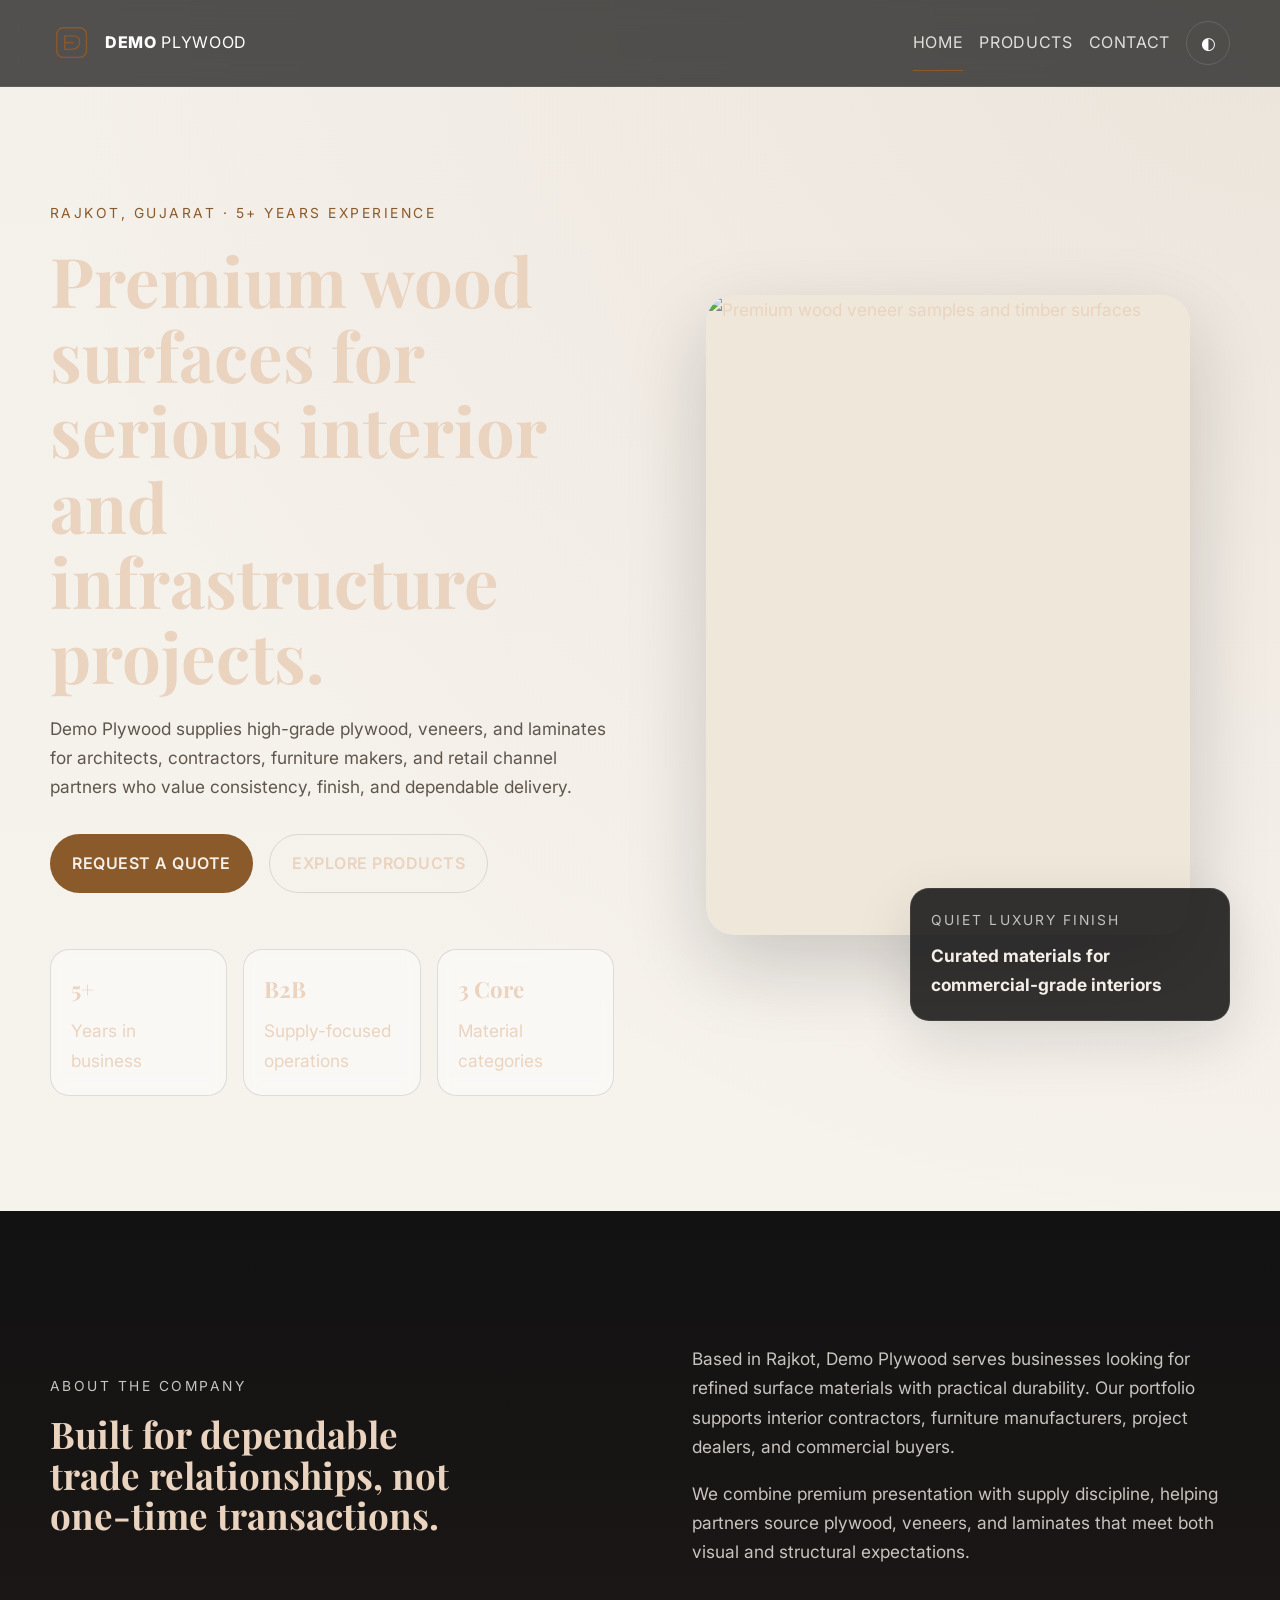
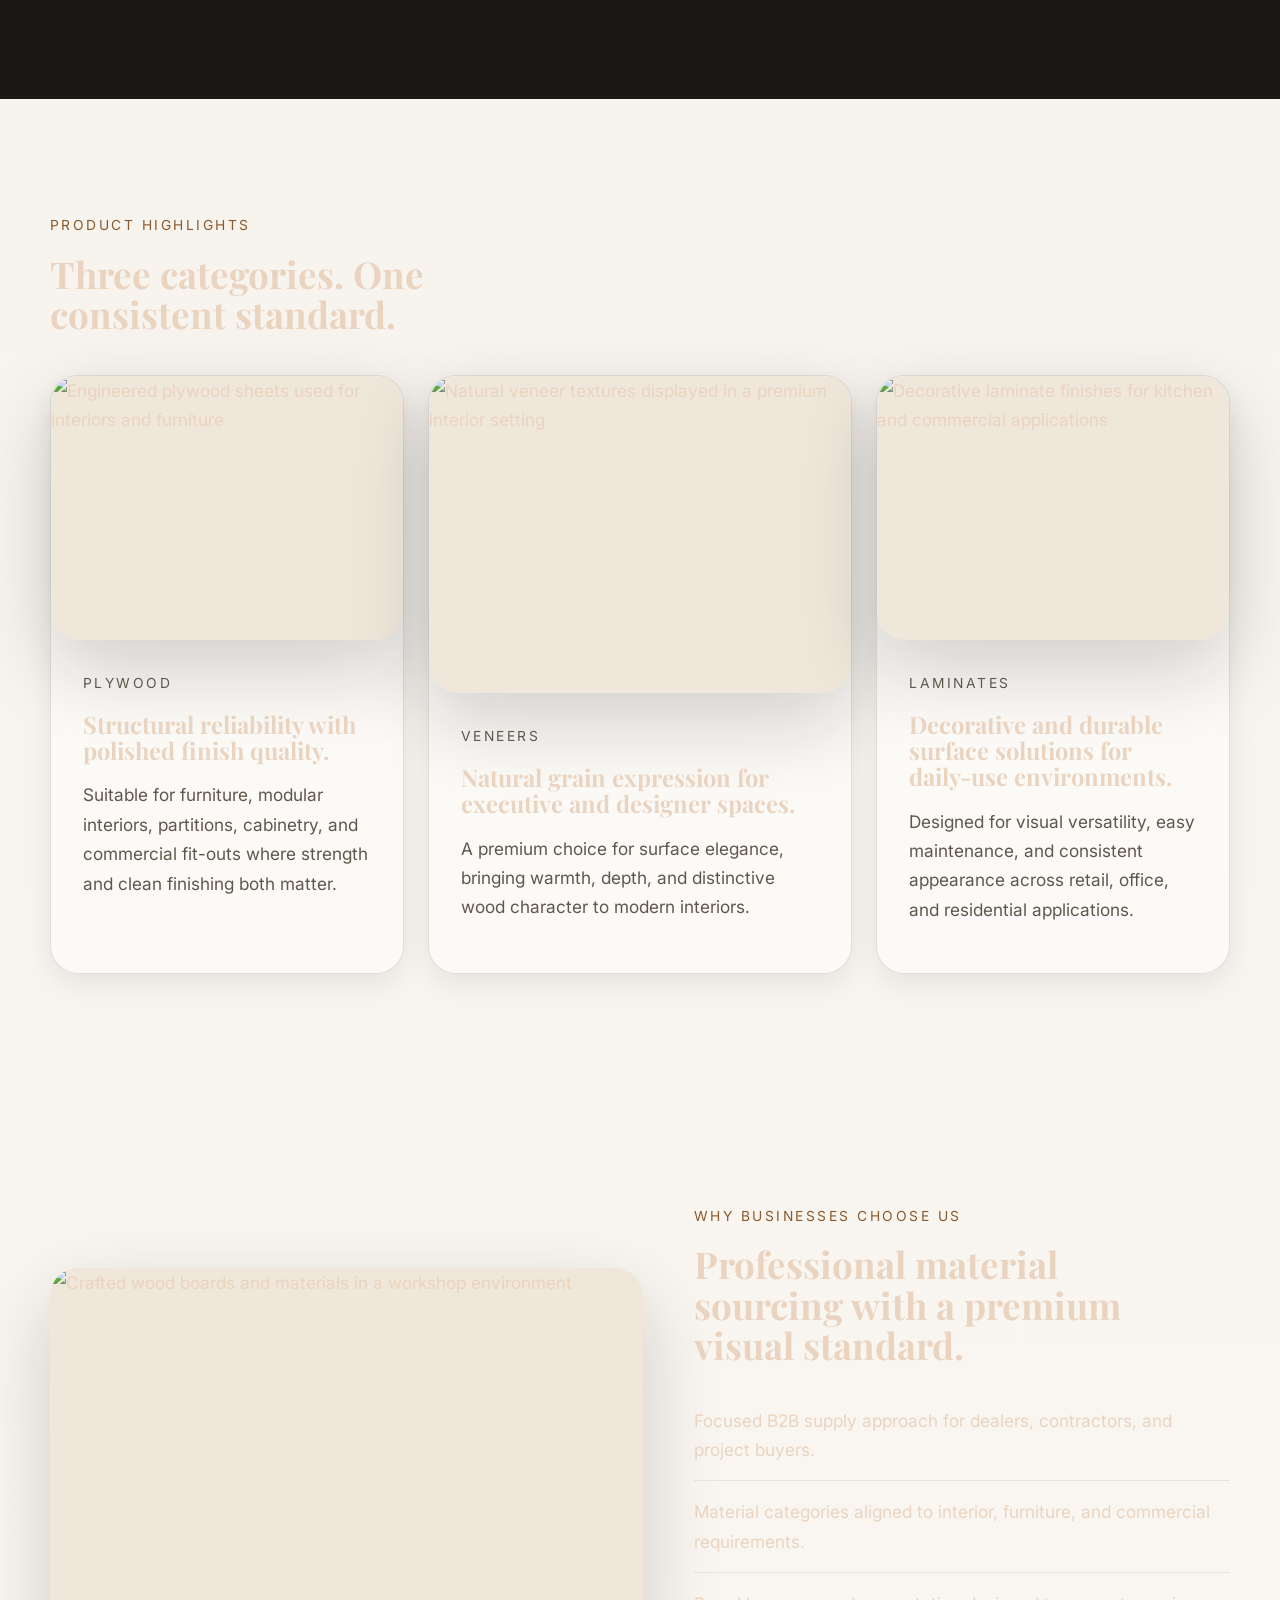
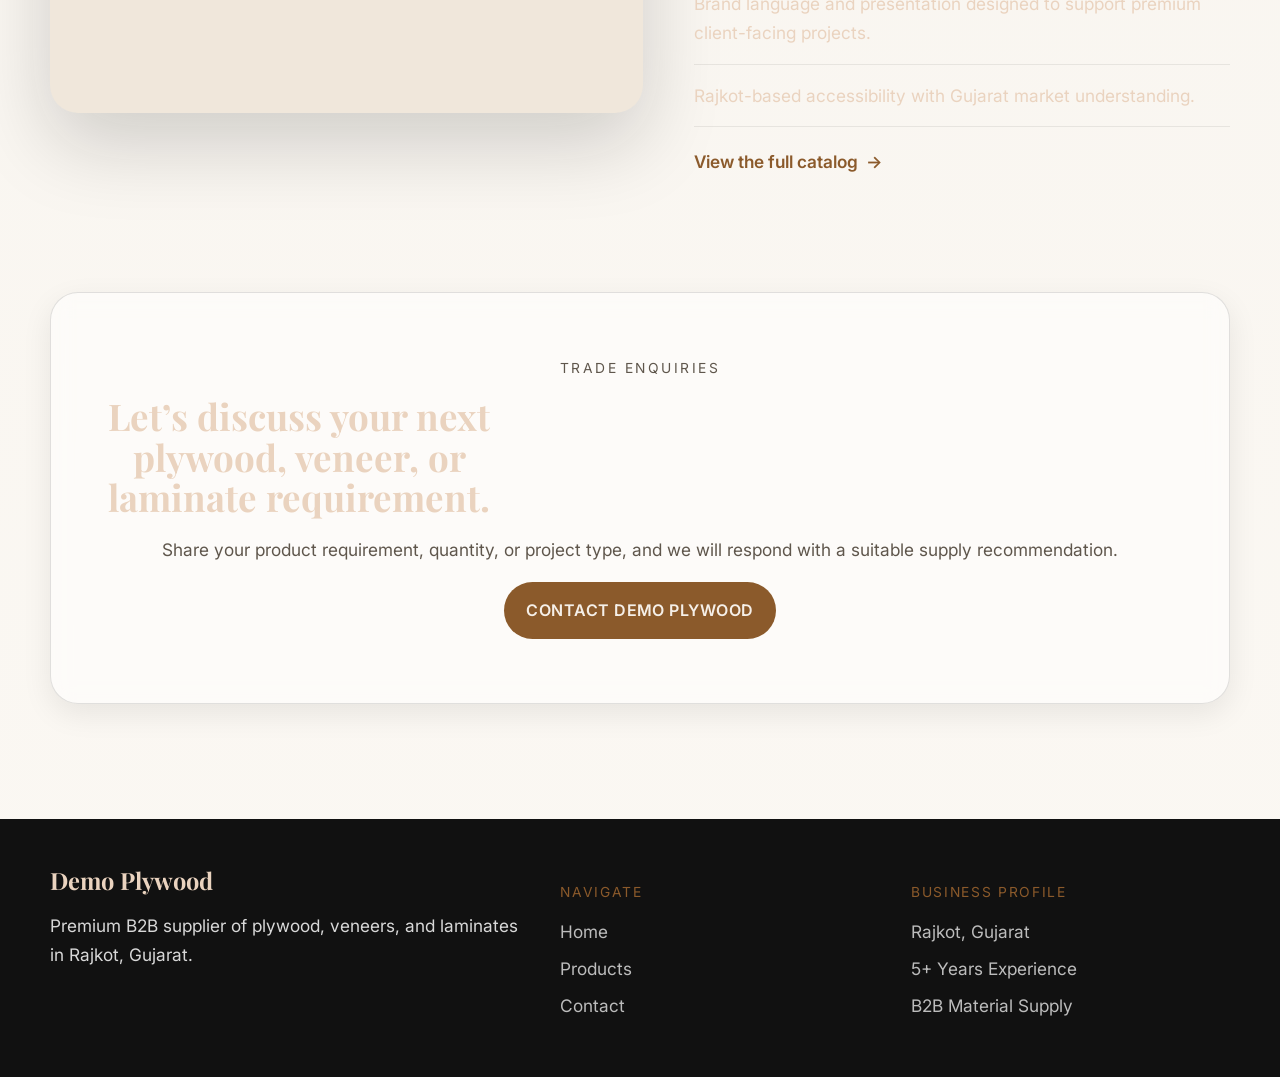
==== index.html @ 9a2b166f "Add files via upload" ====
<!DOCTYPE html>
<html lang="en">
<head>
  <meta charset="UTF-8" />
  <meta name="viewport" content="width=device-width, initial-scale=1.0" />
  <title>Demo Plywood | Premium Plywood, Veneers & Laminates in Rajkot</title>
  <meta name="description" content="Demo Plywood is a Rajkot-based B2B supplier of premium plywood, veneers, and laminates with 5+ years of industry experience." />
  <meta property="og:title" content="Demo Plywood" />
  <meta property="og:description" content="Premium B2B plywood, veneers, and laminates supplier in Rajkot, Gujarat." />
  <meta property="og:image" content="https://images.unsplash.com/photo-1513694203232-719a280e022f?auto=format&fit=crop&w=1200&q=80" />
  <meta property="og:type" content="website" />

  <link rel="preconnect" href="https://fonts.googleapis.com">
  <link rel="preconnect" href="https://fonts.gstatic.com" crossorigin>
  <link href="https://fonts.googleapis.com/css2?family=Inter:wght@300;400;500;600;700;800&family=Playfair+Display:wght@600;700;800&display=swap" rel="stylesheet">
  <link rel="stylesheet" href="style.css" />
  <script defer src="script.js"></script>
</head>
<body>
  <header class="site-header">
    <div class="container nav-shell">
      <a href="index.html" class="brand" aria-label="Demo Plywood home">
        <svg class="brand-mark" viewBox="0 0 64 64" fill="none" aria-hidden="true">
          <rect x="10" y="10" width="44" height="44" rx="10" stroke="currentColor" stroke-width="2"/>
          <path d="M22 42V22h12.5c5.6 0 9.5 3.8 9.5 9.1 0 5.2-3.9 10.9-11.8 10.9H22Z" stroke="currentColor" stroke-width="2"/>
          <path d="M22 32h13" stroke="currentColor" stroke-width="2"/>
        </svg>
        <span>
          <strong>Demo</strong> Plywood
        </span>
      </a>

      <button class="nav-toggle" type="button" aria-expanded="false" aria-controls="primary-nav" aria-label="Open navigation">
        <span></span><span></span><span></span>
      </button>

      <nav id="primary-nav" class="primary-nav" aria-label="Primary navigation">
        <a href="index.html" class="active">Home</a>
        <a href="products.html">Products</a>
        <a href="contact.html">Contact</a>
        <button type="button" class="theme-toggle" data-theme-toggle aria-label="Switch theme">
          <span class="theme-icon">◐</span>
        </button>
      </nav>
    </div>
  </header>

  <main id="main">
    <section class="hero section">
      <div class="container hero-grid">
        <div class="hero-copy reveal">
          <p class="eyebrow">Rajkot, Gujarat · 5+ Years Experience</p>
          <h1>Premium wood surfaces for serious interior and infrastructure projects.</h1>
          <p class="lead">
            Demo Plywood supplies high-grade plywood, veneers, and laminates for architects,
            contractors, furniture makers, and retail channel partners who value consistency, finish, and dependable delivery.
          </p>
          <div class="hero-actions">
            <a class="btn btn-primary" href="contact.html">Request a Quote</a>
            <a class="btn btn-secondary" href="products.html">Explore Products</a>
          </div>

          <div class="stat-row">
            <article>
              <strong>5+</strong>
              <span>Years in business</span>
            </article>
            <article>
              <strong>B2B</strong>
              <span>Supply-focused operations</span>
            </article>
            <article>
              <strong>3 Core</strong>
              <span>Material categories</span>
            </article>
          </div>
        </div>

        <div class="hero-media reveal delay-1">
          <figure class="image-card tall-card">
            <img
              src="https://images.unsplash.com/photo-1513694203232-719a280e022f?auto=format&fit=crop&w=900&q=80"
              alt="Premium wood veneer samples and timber surfaces"
              width="900"
              height="1100"
              loading="eager"
              decoding="async"
            />
          </figure>
          <div class="floating-panel">
            <span>Quiet Luxury Finish</span>
            <strong>Curated materials for commercial-grade interiors</strong>
          </div>
        </div>
      </div>
    </section>

    <section class="section section-dark">
      <div class="container intro-grid">
        <div class="section-heading reveal">
          <p class="eyebrow">About the company</p>
          <h2>Built for dependable trade relationships, not one-time transactions.</h2>
        </div>
        <div class="section-copy reveal delay-1">
          <p>
            Based in Rajkot, Demo Plywood serves businesses looking for refined surface materials with practical durability.
            Our portfolio supports interior contractors, furniture manufacturers, project dealers, and commercial buyers.
          </p>
          <p>
            We combine premium presentation with supply discipline, helping partners source plywood, veneers, and laminates that meet both visual and structural expectations.
          </p>
        </div>
      </div>
    </section>

    <section class="section">
      <div class="container">
        <div class="section-header reveal">
          <p class="eyebrow">Product highlights</p>
          <h2>Three categories. One consistent standard.</h2>
        </div>

        <div class="feature-grid">
          <article class="feature-card reveal">
            <div class="card-media">
              <img
                src="https://images.unsplash.com/photo-1505693416388-ac5ce068fe85?auto=format&fit=crop&w=900&q=80"
                alt="Engineered plywood sheets used for interiors and furniture"
                width="900"
                height="700"
                loading="lazy"
                decoding="async"
              />
            </div>
            <div class="card-body">
              <p class="eyebrow">Plywood</p>
              <h3>Structural reliability with polished finish quality.</h3>
              <p>
                Suitable for furniture, modular interiors, partitions, cabinetry, and commercial fit-outs where strength and clean finishing both matter.
              </p>
            </div>
          </article>

          <article class="feature-card feature-card-large reveal delay-1">
            <div class="card-media">
              <img
                src="https://images.unsplash.com/photo-1494438639946-1ebd1d20bf85?auto=format&fit=crop&w=1200&q=80"
                alt="Natural veneer textures displayed in a premium interior setting"
                width="1200"
                height="900"
                loading="lazy"
                decoding="async"
              />
            </div>
            <div class="card-body">
              <p class="eyebrow">Veneers</p>
              <h3>Natural grain expression for executive and designer spaces.</h3>
              <p>
                A premium choice for surface elegance, bringing warmth, depth, and distinctive wood character to modern interiors.
              </p>
            </div>
          </article>

          <article class="feature-card reveal delay-2">
            <div class="card-media">
              <img
                src="https://images.unsplash.com/photo-1484154218962-a197022b5858?auto=format&fit=crop&w=900&q=80"
                alt="Decorative laminate finishes for kitchen and commercial applications"
                width="900"
                height="700"
                loading="lazy"
                decoding="async"
              />
            </div>
            <div class="card-body">
              <p class="eyebrow">Laminates</p>
              <h3>Decorative and durable surface solutions for daily-use environments.</h3>
              <p>
                Designed for visual versatility, easy maintenance, and consistent appearance across retail, office, and residential applications.
              </p>
            </div>
          </article>
        </div>
      </div>
    </section>

    <section class="section craftsmanship-band">
      <div class="container craftsmanship-grid">
        <div class="craftsmanship-image reveal">
          <img
            src="https://images.unsplash.com/photo-1460317442991-0ec209397118?auto=format&fit=crop&w=1000&q=80"
            alt="Crafted wood boards and materials in a workshop environment"
            width="1000"
            height="750"
            loading="lazy"
            decoding="async"
          />
        </div>
        <div class="craftsmanship-copy reveal delay-1">
          <p class="eyebrow">Why businesses choose us</p>
          <h2>Professional material sourcing with a premium visual standard.</h2>
          <ul class="detail-list" role="list">
            <li>Focused B2B supply approach for dealers, contractors, and project buyers.</li>
            <li>Material categories aligned to interior, furniture, and commercial requirements.</li>
            <li>Brand language and presentation designed to support premium client-facing projects.</li>
            <li>Rajkot-based accessibility with Gujarat market understanding.</li>
          </ul>
          <a class="text-link" href="products.html">View the full catalog</a>
        </div>
      </div>
    </section>

    <section class="section cta-section">
      <div class="container cta-box reveal">
        <p class="eyebrow">Trade enquiries</p>
        <h2>Let’s discuss your next plywood, veneer, or laminate requirement.</h2>
        <p>
          Share your product requirement, quantity, or project type, and we will respond with a suitable supply recommendation.
        </p>
        <a class="btn btn-primary" href="contact.html">Contact Demo Plywood</a>
      </div>
    </section>
  </main>

  <footer class="site-footer">
    <div class="container footer-grid">
      <div>
        <h3>Demo Plywood</h3>
        <p>Premium B2B supplier of plywood, veneers, and laminates in Rajkot, Gujarat.</p>
      </div>
      <div>
        <p class="footer-label">Navigate</p>
        <a href="index.html">Home</a>
        <a href="products.html">Products</a>
        <a href="contact.html">Contact</a>
      </div>
      <div>
        <p class="footer-label">Business profile</p>
        <span>Rajkot, Gujarat</span>
        <span>5+ Years Experience</span>
        <span>B2B Material Supply</span>
      </div>
    </div>
  </footer>
</body>
</html>
---- style.css ----
/* Art direction: industrial luxury for a B2B plywood supplier
   Palette: deep charcoal + warm timber brown with restrained brass-like highlights
   Typography: Playfair Display for premium authority, Inter for corporate readability
   Density: balanced, spacious, minimal */

:root,
[data-theme="light"] {
  --font-display: 'Playfair Display', Georgia, serif;
  --font-body: 'Inter', 'Segoe UI', sans-serif;

  --text-xs: clamp(0.75rem, 0.72rem + 0.18vw, 0.875rem);
  --text-sm: clamp(0.875rem, 0.82rem + 0.25vw, 1rem);
  --text-base: clamp(1rem, 0.96rem + 0.22vw, 1.08rem);
  --text-lg: clamp(1.125rem, 1rem + 0.6vw, 1.4rem);
  --text-xl: clamp(1.5rem, 1.15rem + 1.6vw, 2.3rem);
  --text-2xl: clamp(2.4rem, 1.4rem + 3.6vw, 4.8rem);

  --space-1: 0.25rem;
  --space-2: 0.5rem;
  --space-3: 0.75rem;
  --space-4: 1rem;
  --space-5: 1.25rem;
  --space-6: 1.5rem;
  --space-8: 2rem;
  --space-10: 2.5rem;
  --space-12: 3rem;
  --space-16: 4rem;
  --space-20: 5rem;
  --space-24: 6rem;
  --space-32: 8rem;

  --color-bg: #f4f0ea;
  --color-surface: #fbf8f3;
  --color-surface-2: #f0e7db;
  --color-surface-offset: #e8ddd0;
  --color-surface-dynamic: #ded2c4;
  --color-border: rgba(18, 18, 18, 0.12);
  --color-divider: rgba(18, 18, 18, 0.08);

  --color-text: #ead3bf;
  --color-text-muted: #5f564c;
  --color-text-faint: #8a7d6d;
  --color-text-inverse: #f5efe8;

  --color-primary: #8B5A2B;
  --color-primary-hover: #74481f;
  --color-primary-active: #5f3815;
  --color-primary-soft: rgba(139, 90, 43, 0.1);

  --color-dark: #121212;
  --color-dark-soft: #1a1a1a;
  --color-dark-elevated: #222222;

  --radius-sm: 0.4rem;
  --radius-md: 0.75rem;
  --radius-lg: 1.2rem;
  --radius-xl: 1.75rem;
  --radius-full: 999px;

  --shadow-sm: 0 10px 30px rgba(18, 18, 18, 0.08);
  --shadow-md: 0 20px 60px rgba(18, 18, 18, 0.12);
  --shadow-lg: 0 30px 80px rgba(18, 18, 18, 0.18);

  --content-default: 1180px;
  --transition: 220ms cubic-bezier(0.16, 1, 0.3, 1);
}

[data-theme="dark"] {
  --color-bg: #121212;
  --color-surface: #181818;
  --color-surface-2: #1f1b18;
  --color-surface-offset: #211a15;
  --color-surface-dynamic: #2a221c;
  --color-border: rgba(255, 255, 255, 0.1);
  --color-divider: rgba(255, 255, 255, 0.08);

  --color-text: #f4ede5;
  --color-text-muted: #c5b7a7;
  --color-text-faint: #9e8f80;
  --color-text-inverse: #121212;

  --color-primary: #a8713d;
  --color-primary-hover: #bf8550;
  --color-primary-active: #d19661;

  --shadow-sm: 0 10px 30px rgba(0, 0, 0, 0.25);
  --shadow-md: 0 20px 60px rgba(0, 0, 0, 0.35);
  --shadow-lg: 0 30px 80px rgba(0, 0, 0, 0.45);
}

@media (prefers-color-scheme: dark) {
  :root:not([data-theme]) {
    --color-bg: #121212;
    --color-surface: #181818;
    --color-surface-2: #1f1b18;
    --color-surface-offset: #211a15;
    --color-surface-dynamic: #2a221c;
    --color-border: rgba(255, 255, 255, 0.1);
    --color-divider: rgba(255, 255, 255, 0.08);
    --color-text: #f4ede5;
    --color-text-muted: #c5b7a7;
    --color-text-faint: #9e8f80;
    --color-text-inverse: #121212;
    --color-primary: #a8713d;
    --color-primary-hover: #bf8550;
    --color-primary-active: #d19661;
  }
}

*,
*::before,
*::after {
  box-sizing: border-box;
}

html {
  scroll-behavior: smooth;
  -webkit-text-size-adjust: 100%;
}

body {
  margin: 0;
  min-height: 100vh;
  font-family: var(--font-body);
  font-size: var(--text-base);
  line-height: 1.7;
  color: var(--color-text);
  background:
    radial-gradient(circle at top right, rgba(139, 90, 43, 0.08), transparent 28%),
    linear-gradient(180deg, var(--color-bg) 0%, var(--color-surface) 100%);
  transition: background var(--transition), color var(--transition);
}

img,
svg {
  display: block;
  max-width: 100%;
}

a {
  color: inherit;
  text-decoration: none;
}

button,
input,
textarea,
select {
  font: inherit;
  color: inherit;
}

button {
  cursor: pointer;
  border: none;
  background: none;
}

:focus-visible {
  outline: 2px solid var(--color-primary);
  outline-offset: 3px;
}

.skip-link {
  position: absolute;
  left: var(--space-4);
  top: -3rem;
  z-index: 999;
  padding: var(--space-3) var(--space-4);
  background: var(--color-primary);
  color: var(--color-text-inverse);
  border-radius: var(--radius-full);
  transition: top var(--transition);
}

.skip-link:focus {
  top: var(--space-4);
}

.container {
  width: min(calc(100% - 2rem), var(--content-default));
  margin-inline: auto;
}

.section {
  padding: clamp(var(--space-16), 9vw, var(--space-32)) 0;
}

.section-dark {
  background:
    linear-gradient(180deg, rgba(18, 18, 18, 0.98), rgba(28, 24, 22, 0.98)),
    var(--color-dark);
  color: var(--color-text-inverse);
}

.section-dark .eyebrow,
.section-dark .text-link,
.section-dark .section-copy p,
.section-dark .catalog-intro p,
.section-dark .info-panel p {
  color: rgba(245, 239, 232, 0.8);
}

.site-header {
  position: sticky;
  top: 0;
  z-index: 100;
  backdrop-filter: blur(14px);
  background: rgba(18, 18, 18, 0.72);
  border-bottom: 1px solid rgba(255, 255, 255, 0.08);
}

.nav-shell {
  display: flex;
  align-items: center;
  justify-content: space-between;
  gap: var(--space-6);
  min-height: 86px;
}

.brand {
  display: inline-flex;
  align-items: center;
  gap: var(--space-3);
  color: #fff;
  font-size: var(--text-sm);
  letter-spacing: 0.04em;
  text-transform: uppercase;
}

.brand strong {
  font-weight: 800;
}

.brand-mark {
  width: 2.7rem;
  height: 2.7rem;
  color: var(--color-primary);
}

.primary-nav {
  display: flex;
  align-items: center;
  gap: var(--space-4);
}

.primary-nav a,
.theme-toggle {
  min-height: 44px;
  display: inline-flex;
  align-items: center;
  justify-content: center;
}

.primary-nav a {
  color: rgba(255, 255, 255, 0.82);
  font-size: var(--text-sm);
  letter-spacing: 0.04em;
  text-transform: uppercase;
  position: relative;
}

.primary-nav a::after {
  content: "";
  position: absolute;
  left: 0;
  bottom: -0.35rem;
  width: 100%;
  height: 1px;
  background: var(--color-primary);
  transform: scaleX(0);
  transform-origin: left;
  transition: transform var(--transition);
}

.primary-nav a:hover::after,
.primary-nav a.active::after {
  transform: scaleX(1);
}

.theme-toggle {
  width: 44px;
  border: 1px solid rgba(255, 255, 255, 0.12);
  border-radius: var(--radius-full);
  color: #fff;
}

.nav-toggle {
  display: none;
  width: 46px;
  height: 46px;
  flex-direction: column;
  justify-content: center;
  gap: 5px;
  padding: 0;
}

.nav-toggle span {
  width: 22px;
  height: 2px;
  background: #fff;
  margin-inline: auto;
  transition: transform var(--transition), opacity var(--transition);
}

.hero {
  min-height: calc(100vh - 86px);
  display: flex;
  align-items: center;
}

.hero-grid,
.page-hero-grid,
.contact-grid,
.intro-grid,
.craftsmanship-grid {
  display: grid;
  gap: clamp(var(--space-8), 4vw, var(--space-16));
  align-items: center;
}

.hero-grid,
.page-hero-grid,
.contact-grid {
  grid-template-columns: repeat(2, minmax(0, 1fr));
}

.eyebrow {
  margin: 0 0 var(--space-4);
  font-size: var(--text-xs);
  letter-spacing: 0.18em;
  text-transform: uppercase;
  color: var(--color-primary);
}

h1,
h2,
h3 {
  margin: 0;
  font-family: var(--font-display);
  line-height: 1.1;
  color: #ead3bf;
}

h1 {
  font-size: var(--text-2xl);
  max-width: 13ch;
}

h2 {
  font-size: var(--text-xl);
  max-width: 18ch;
}

h3 {
  font-size: clamp(1.25rem, 1rem + 0.6vw, 1.65rem);
}

.lead,
.section-copy p,
.catalog-intro p,
.contact-meta p,
.card-body p,
.info-panel p,
.laminate-card p,
.cta-box p {
  color: var(--color-text-muted);
}

.hero-copy .lead {
  max-width: 60ch;
  margin: var(--space-5) 0 var(--space-8);
}

.hero-actions {
  display: flex;
  flex-wrap: wrap;
  gap: var(--space-4);
  margin-bottom: var(--space-10);
}

.btn {
  display: inline-flex;
  align-items: center;
  justify-content: center;
  min-height: 48px;
  padding: 0.95rem 1.4rem;
  border-radius: var(--radius-full);
  font-size: var(--text-sm);
  font-weight: 600;
  letter-spacing: 0.03em;
  text-transform: uppercase;
  transition: transform var(--transition), background var(--transition), color var(--transition), border-color var(--transition);
}

.btn:hover {
  transform: translateY(-2px);
}

.btn-primary {
  background: var(--color-primary);
  color: var(--color-text-inverse);
}

.btn-primary:hover {
  background: var(--color-primary-hover);
}

.btn-secondary {
  border: 1px solid var(--color-border);
  background: transparent;
  color: var(--color-text);
}

.btn-full {
  width: 100%;
}

.text-link {
  display: inline-flex;
  align-items: center;
  gap: var(--space-2);
  margin-top: var(--space-5);
  color: var(--color-primary);
  font-weight: 600;
}

.text-link::after {
  content: "→";
  transition: transform var(--transition);
}

.text-link:hover::after {
  transform: translateX(4px);
}

.image-card,
.page-hero-image,
.contact-image,
.card-media,
.craftsmanship-image,
.split-image {
  overflow: hidden;
  border-radius: var(--radius-xl);
  box-shadow: var(--shadow-lg);
  background: var(--color-surface-2);
}

.image-card img,
.page-hero-image img,
.contact-image img,
.card-media img,
.craftsmanship-image img,
.split-image img {
  width: 100%;
  height: 100%;
  object-fit: cover;
}

.tall-card {
  min-height: 640px;
}

.floating-panel {
  position: relative;
  margin: -4rem 0 0 auto;
  width: min(320px, 86%);
  padding: var(--space-5);
  border-radius: var(--radius-lg);
  background: rgba(18, 18, 18, 0.86);
  color: var(--color-text-inverse);
  border: 1px solid rgba(255, 255, 255, 0.08);
  box-shadow: var(--shadow-md);
}

.floating-panel span {
  display: block;
  margin-bottom: var(--space-2);
  font-size: var(--text-xs);
  letter-spacing: 0.15em;
  text-transform: uppercase;
  color: rgba(255, 255, 255, 0.7);
}

.stat-row {
  display: grid;
  grid-template-columns: repeat(3, minmax(0, 1fr));
  gap: var(--space-4);
  padding-top: var(--space-4);
}

.stat-row article {
  padding: var(--space-5);
  border-radius: var(--radius-lg);
  background: rgba(255, 255, 255, 0.48);
  border: 1px solid var(--color-border);
  backdrop-filter: blur(8px);
}

[data-theme="dark"] .stat-row article {
  background: rgba(255, 255, 255, 0.03);
}

.stat-row strong {
  display: block;
  margin-bottom: var(--space-2);
  font-size: var(--text-lg);
  font-family: var(--font-display);
}

.intro-grid {
  grid-template-columns: 1.1fr 1fr;
}

.section-header {
  margin-bottom: var(--space-10);
}

.feature-grid {
  display: grid;
  grid-template-columns: 1fr 1.2fr 1fr;
  gap: var(--space-6);
}

.feature-card,
.catalog-card,
.info-panel,
.laminate-card,
.form-shell,
.contact-panel,
.cta-box {
  background: rgba(255, 255, 255, 0.52);
  border: 1px solid var(--color-border);
  border-radius: var(--radius-xl);
  backdrop-filter: blur(10px);
  box-shadow: var(--shadow-sm);
}

[data-theme="dark"] .feature-card,
[data-theme="dark"] .catalog-card,
[data-theme="dark"] .info-panel,
[data-theme="dark"] .laminate-card,
[data-theme="dark"] .form-shell,
[data-theme="dark"] .contact-panel,
[data-theme="dark"] .cta-box {
  background: rgba(255, 255, 255, 0.03);
}

.feature-card .card-body,
.catalog-card > div,
.info-panel,
.laminate-card,
.contact-panel,
.form-shell,
.cta-box {
  padding: clamp(var(--space-5), 3vw, var(--space-8));
}

.feature-card-large {
  transform: translateY(var(--space-8));
}

.card-media {
  aspect-ratio: 4 / 3;
}

.craftsmanship-grid {
  grid-template-columns: 1.05fr 0.95fr;
}

.detail-list {
  padding: 0;
  margin: var(--space-6) 0 0;
  list-style: none;
}

.detail-list li {
  padding: var(--space-4) 0;
  border-bottom: 1px solid var(--color-divider);
}

.page-hero {
  padding-top: calc(var(--space-16) + var(--space-6));
}

.catalog-block,
.contact-hero {
  display: grid;
  gap: var(--space-8);
}

.catalog-grid {
  display: grid;
  grid-template-columns: repeat(3, minmax(0, 1fr));
  gap: var(--space-6);
}

.catalog-card img {
  width: 100%;
  aspect-ratio: 4 / 3;
  object-fit: cover;
  border-top-left-radius: inherit;
  border-top-right-radius: inherit;
}

.catalog-card ul {
  margin: var(--space-4) 0 0;
  padding-left: 1.2rem;
  color: var(--color-text-muted);
}

.split-showcase {
  display: grid;
  grid-template-columns: 1.1fr 0.9fr;
  gap: var(--space-6);
  align-items: stretch;
}

.split-content {
  display: grid;
  gap: var(--space-5);
}

.laminate-grid {
  display: grid;
  grid-template-columns: repeat(2, minmax(0, 1fr));
  gap: var(--space-6);
}

.cta-section {
  padding-top: 0;
}

.cta-box {
  text-align: center;
  padding-block: clamp(var(--space-10), 5vw, var(--space-16));
}

.contact-meta {
  display: grid;
  gap: var(--space-2);
  margin: var(--space-5) 0 var(--space-8);
}

.contact-form {
  display: grid;
  gap: var(--space-5);
}

.form-row {
  display: grid;
  grid-template-columns: repeat(2, minmax(0, 1fr));
  gap: var(--space-5);
}

.field {
  display: grid;
  gap: var(--space-2);
}

label {
  font-size: var(--text-sm);
  font-weight: 600;
}

input,
textarea,
select {
  width: 100%;
  border: 1px solid var(--color-border);
  background: rgba(255, 255, 255, 0.55);
  color: var(--color-text);
  border-radius: var(--radius-md);
  padding: 0.95rem 1rem;
  transition: border-color var(--transition), box-shadow var(--transition), background var(--transition);
}

[data-theme="dark"] input,
[data-theme="dark"] textarea,
[data-theme="dark"] select {
  background: rgba(255, 255, 255, 0.04);
}

input:focus,
textarea:focus,
select:focus {
  outline: none;
  border-color: var(--color-primary);
  box-shadow: 0 0 0 4px rgba(139, 90, 43, 0.14);
}
select {
  background: #fff;
}

select option {
  color: #000;
  background-color: #fff;
}
textarea {
  resize: vertical;
  min-height: 160px;
}

.hidden-botcheck {
  display: none;
}

.form-status {
  min-height: 1.5rem;
  margin: 0;
  font-size: var(--text-sm);
  color: var(--color-primary);
}

.site-footer {
  padding: var(--space-12) 0;
  background: #111;
  color: rgba(255, 255, 255, 0.84);
}

.footer-grid {
  display: grid;
  grid-template-columns: 1.2fr 0.8fr 0.8fr;
  gap: var(--space-8);
}

.footer-grid a,
.footer-grid span {
  display: block;
  margin-bottom: var(--space-2);
  color: rgba(255, 255, 255, 0.72);
}

.footer-label {
  margin-bottom: var(--space-3);
  color: var(--color-primary);
  text-transform: uppercase;
  letter-spacing: 0.12em;
  font-size: var(--text-xs);
}

.reveal {
  opacity: 0;
  transform: translateY(24px);
  transition: opacity 0.9s cubic-bezier(0.16, 1, 0.3, 1), transform 0.9s cubic-bezier(0.16, 1, 0.3, 1);
}

.reveal.is-visible {
  opacity: 1;
  transform: translateY(0);
}

.delay-1 {
  transition-delay: 120ms;
}

.delay-2 {
  transition-delay: 240ms;
}

body.page-transition {
  opacity: 0;
  transform: translateY(12px);
  transition: opacity 280ms ease, transform 280ms ease;
}

@media (max-width: 1024px) {
  .hero-grid,
  .page-hero-grid,
  .contact-grid,
  .intro-grid,
  .craftsmanship-grid,
  .split-showcase,
  .feature-grid,
  .catalog-grid,
  .footer-grid {
    grid-template-columns: 1fr;
  }

  .laminate-grid,
  .form-row {
    grid-template-columns: 1fr;
  }

  .feature-card-large {
    transform: none;
  }

  .tall-card {
    min-height: 500px;
  }
}

@media (max-width: 768px) {
  .nav-toggle {
    display: inline-flex;
  }

  .primary-nav {
    position: absolute;
    top: calc(100% + 0.75rem);
    right: 1rem;
    left: 1rem;
    display: none;
    flex-direction: column;
    align-items: stretch;
    padding: var(--space-4);
    border-radius: var(--radius-lg);
    background: rgba(18, 18, 18, 0.96);
    border: 1px solid rgba(255, 255, 255, 0.08);
    box-shadow: var(--shadow-lg);
  }

  .primary-nav.open {
    display: flex;
  }

  .primary-nav a,
  .theme-toggle {
    justify-content: flex-start;
    padding-inline: var(--space-2);
  }

  .hero {
    min-height: auto;
    padding-top: var(--space-12);
  }

  h1 {
    max-width: 100%;
  }

  .stat-row {
    grid-template-columns: 1fr;
  }

  .floating-panel {
    margin-top: var(--space-4);
    width: 100%;
  }

  .container {
    width: min(calc(100% - 1.25rem), var(--content-default));
  }
}

@media (prefers-reduced-motion: reduce) {
  *,
  *::before,
  *::after {
    animation: none !important;
    transition-duration: 0.01ms !important;
    scroll-behavior: auto !important;
  }

  .reveal {
    opacity: 1;
    transform: none;
  }
}
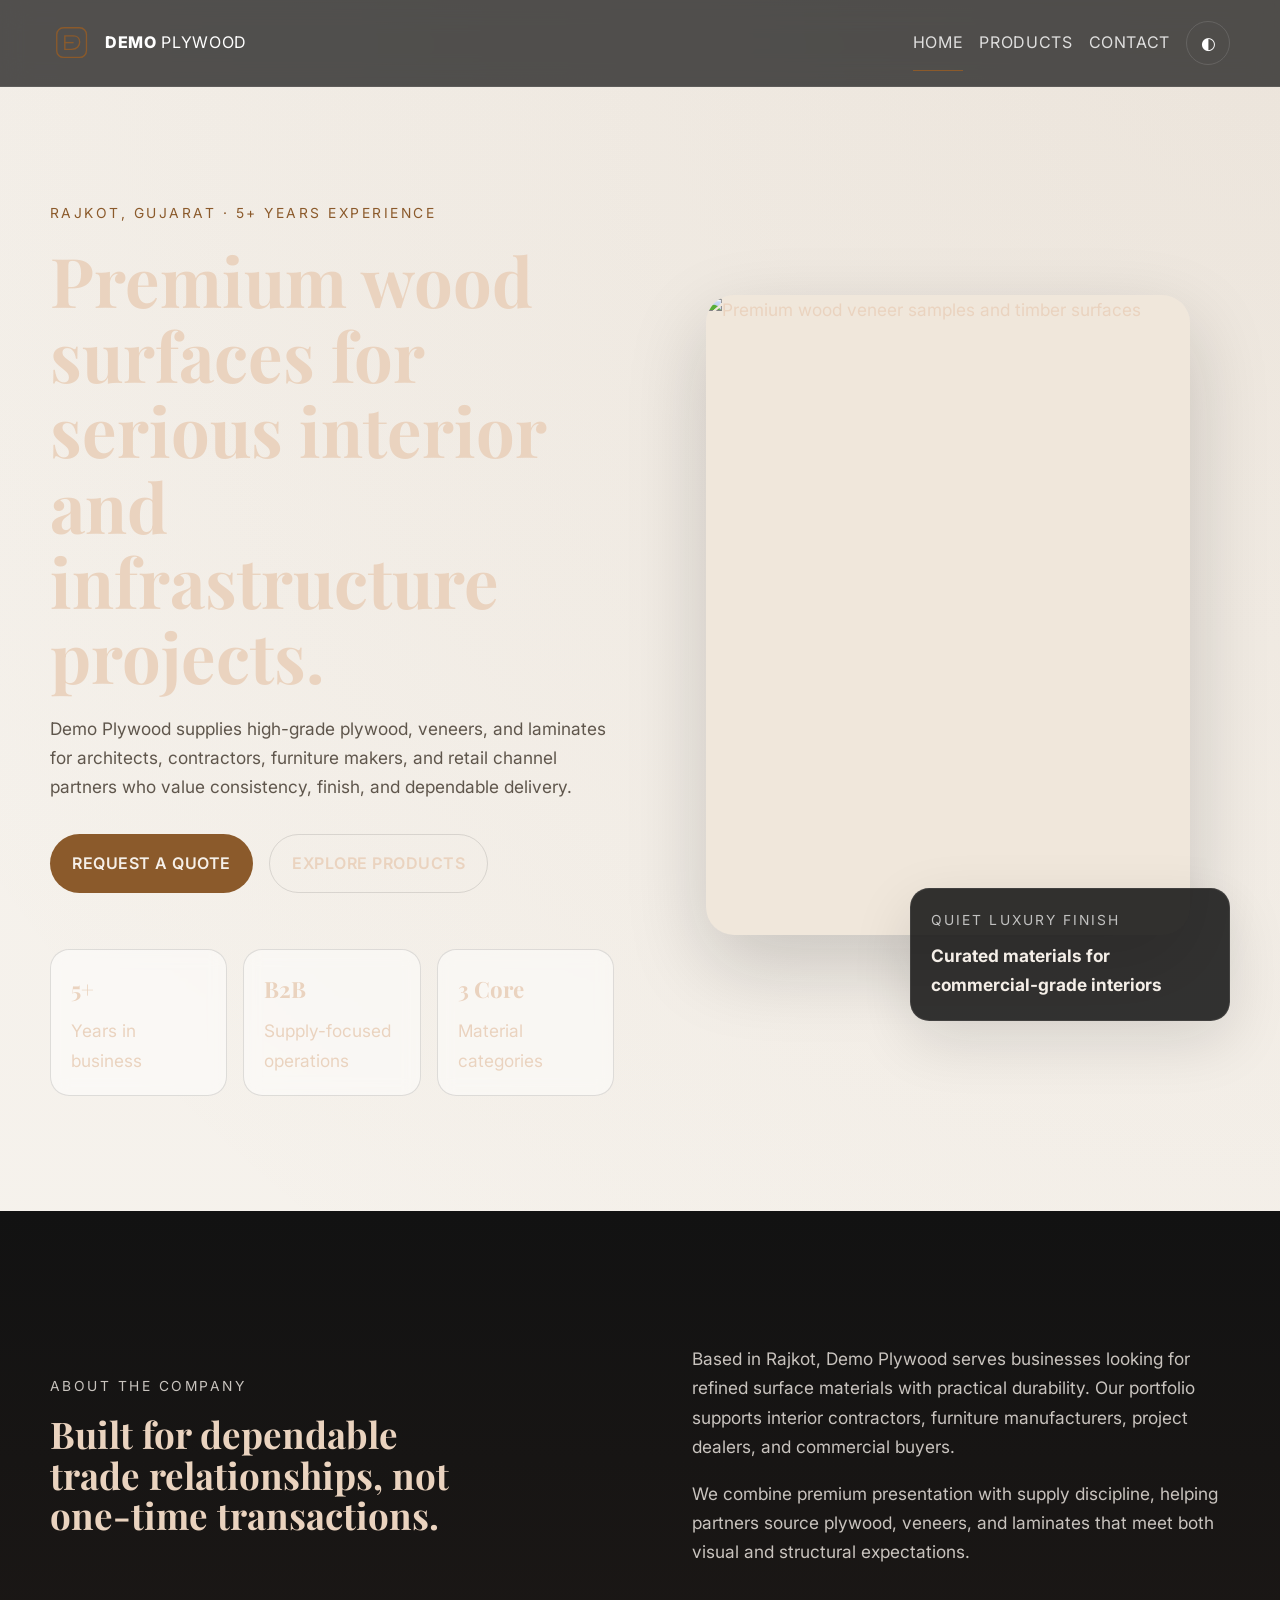
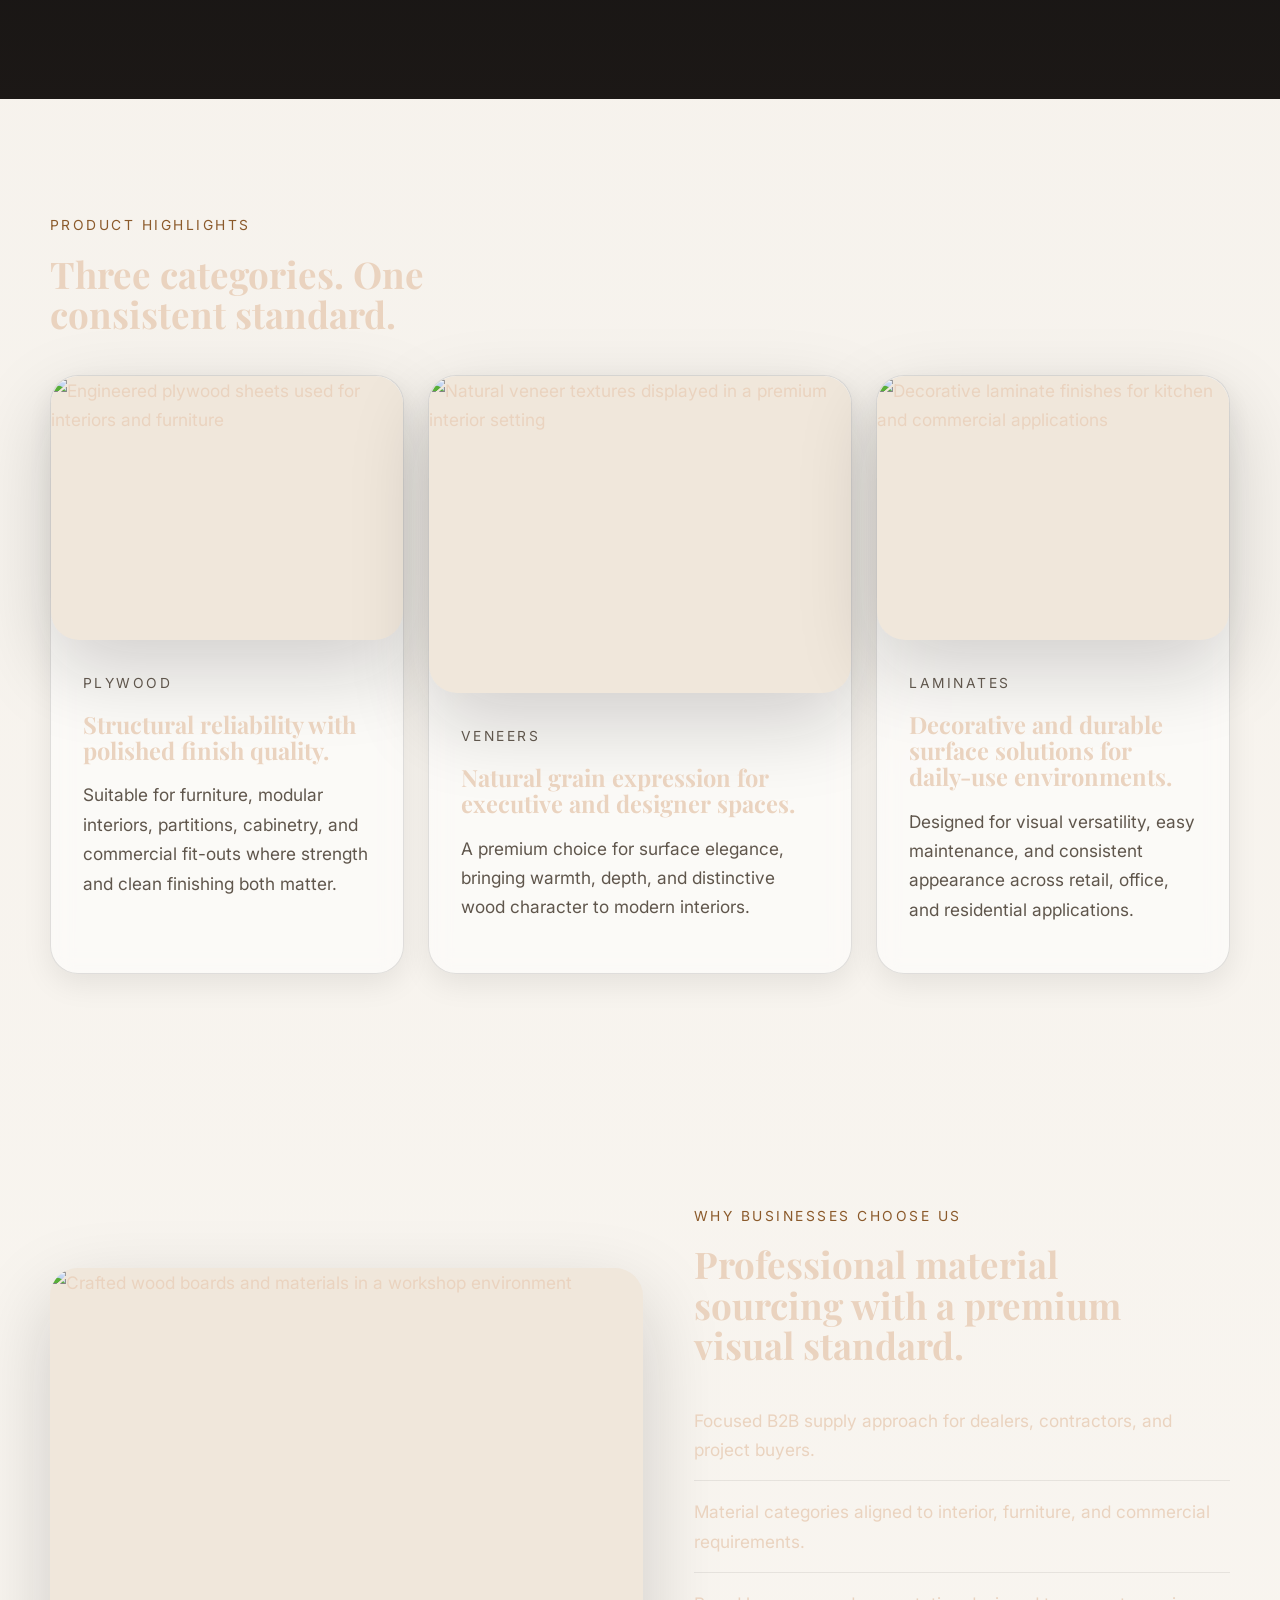
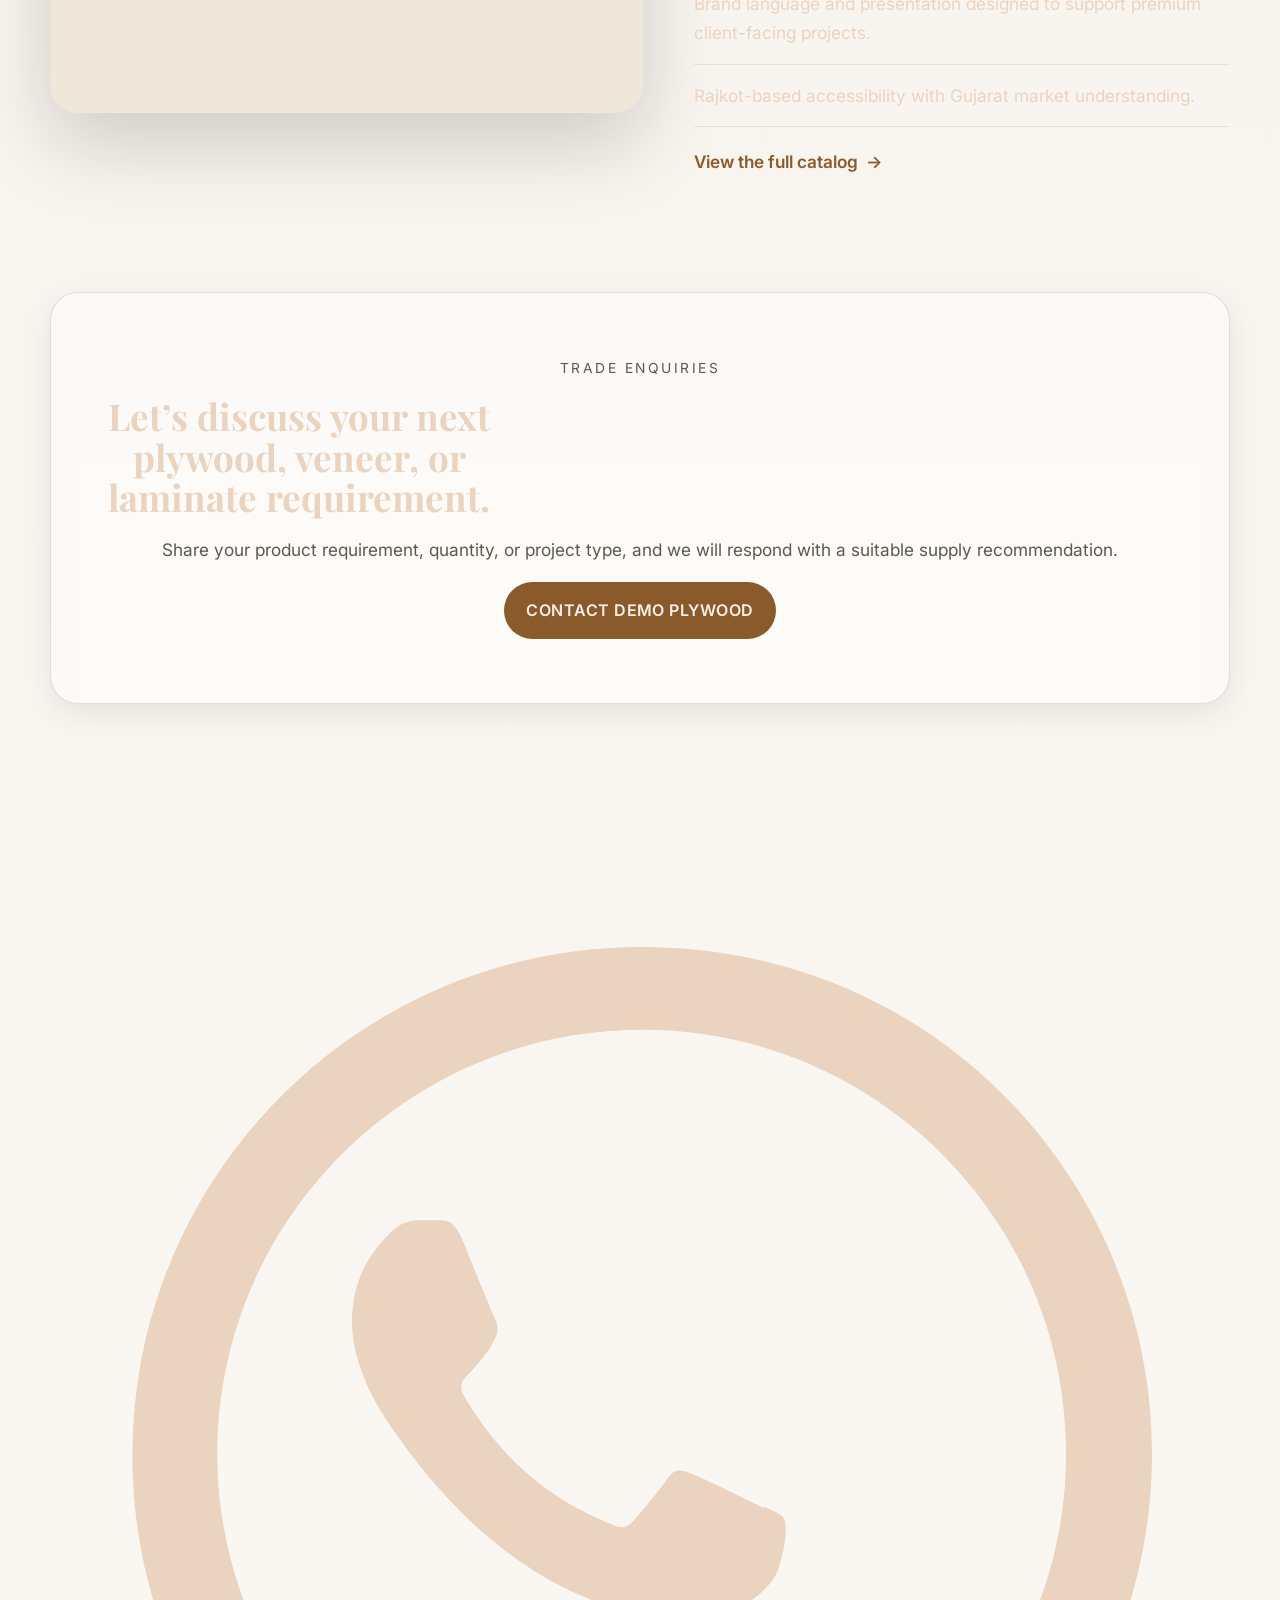
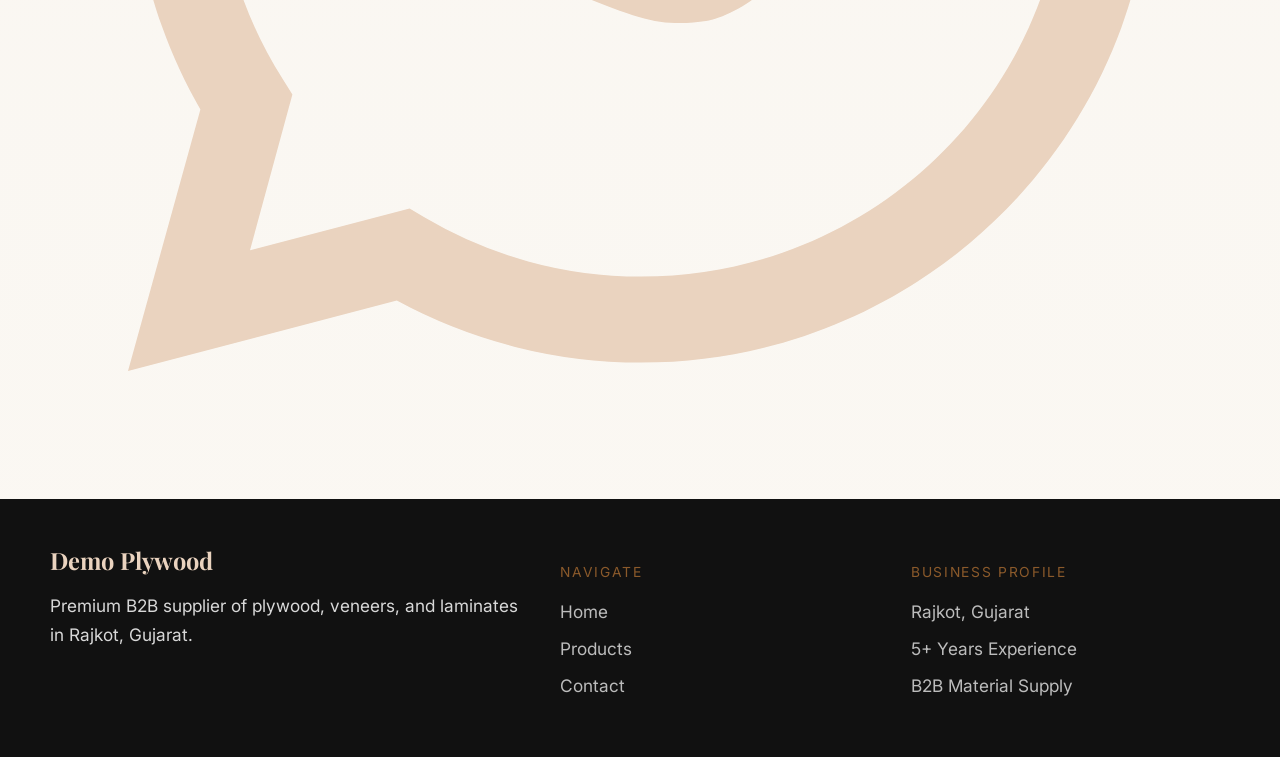
==== commit 9bd55824: "Fix HTML encoding issues in index.html" ====
--- a/index.html
+++ b/index.html
@@ -221,7 +221,19 @@
       </div>
     </section>
   </main>
-
+<!-- WhatsApp Floating Button -->
+<a
+  href="https://wa.me/919876543210?text=Hello%20Demo%20Plywood%2C%20I%20want%20to%20know%20more%20about%20your%20products."
+  class="whatsapp-float"
+  target="_blank"
+  rel="noopener noreferrer"
+  aria-label="Chat on WhatsApp"
+>
+  <svg viewBox="0 0 32 32" aria-hidden="true">
+    <path fill="currentColor" d="M19.11 17.23c-.27-.14-1.58-.78-1.83-.87-.24-.09-.42-.14-.6.14-.18.27-.69.87-.85 1.05-.15.18-.31.2-.58.07-.27-.14-1.13-.42-2.16-1.34-.8-.71-1.34-1.59-1.49-1.86-.16-.27-.02-.41.12-.55.12-.12.27-.31.4-.47.13-.15.18-.27.27-.45.09-.18.04-.34-.02-.47-.07-.14-.6-1.45-.82-1.98-.22-.53-.44-.46-.6-.47h-.51c-.18 0-.47.07-.71.34-.24.27-.93.91-.93 2.22 0 1.31.96 2.58 1.09 2.76.13.18 1.88 2.87 4.56 4.03.64.28 1.14.45 1.52.57.64.2 1.22.17 1.68.1.51-.08 1.58-.65 1.8-1.28.22-.63.22-1.17.15-1.28-.07-.11-.24-.18-.51-.31Z"/>
+    <path fill="currentColor" d="M16.03 3.2c-7.02 0-12.72 5.69-12.72 12.71 0 2.24.59 4.43 1.7 6.35L3.2 28.8l6.72-1.76a12.78 12.78 0 0 0 6.11 1.55h.01c7.01 0 12.76-5.69 12.76-12.71 0-3.4-1.33-6.59-3.73-9-2.4-2.4-5.6-3.68-9.04-3.68Zm0 23.24h-.01a10.6 10.6 0 0 1-5.39-1.47l-.39-.23-3.99 1.04 1.06-3.89-.25-.4a10.55 10.55 0 0 1-1.63-5.6c0-5.86 4.76-10.62 10.62-10.62 2.83 0 5.5 1.1 7.5 3.11 2 2 3.1 4.66 3.1 7.5 0 5.86-4.77 10.56-10.62 10.56Z"/>
+  </svg>
+</a>
   <footer class="site-footer">
     <div class="container footer-grid">
       <div>
@@ -243,4 +255,4 @@
     </div>
   </footer>
 </body>
-</html>+</html>
